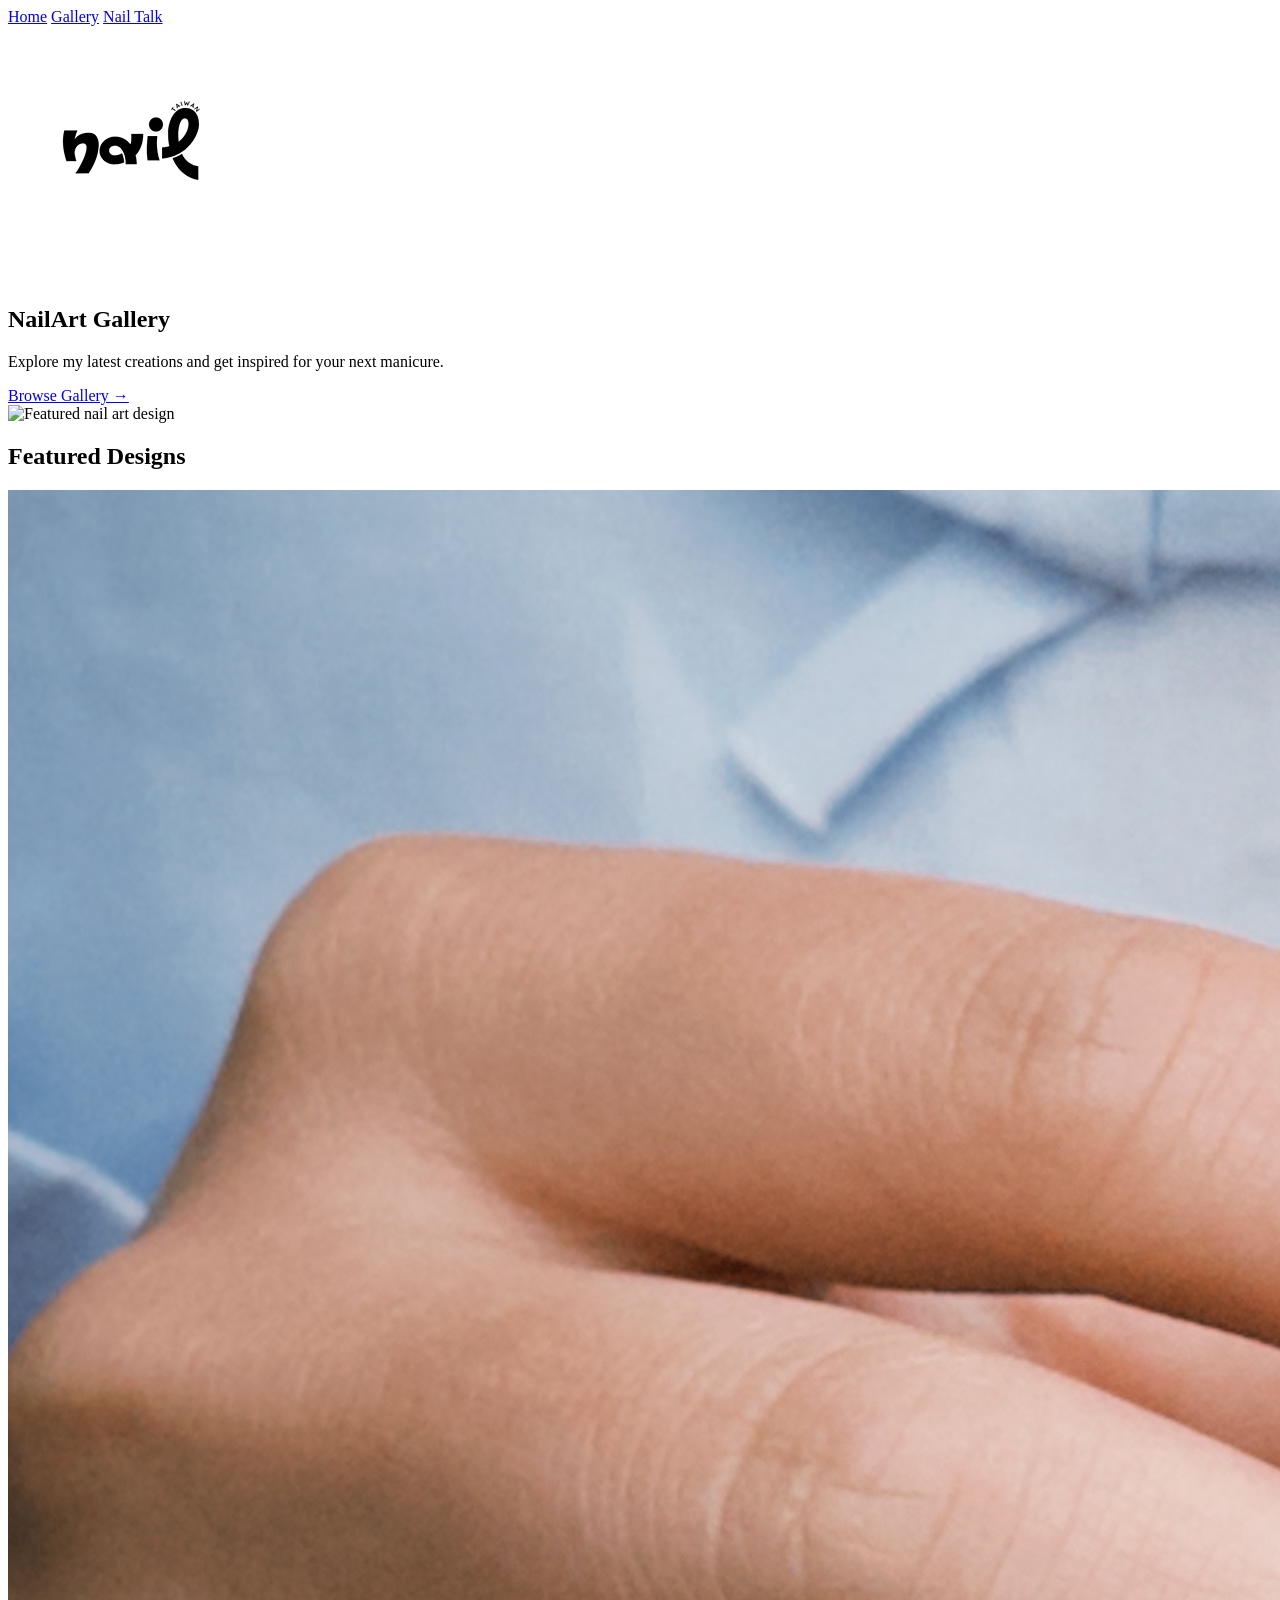
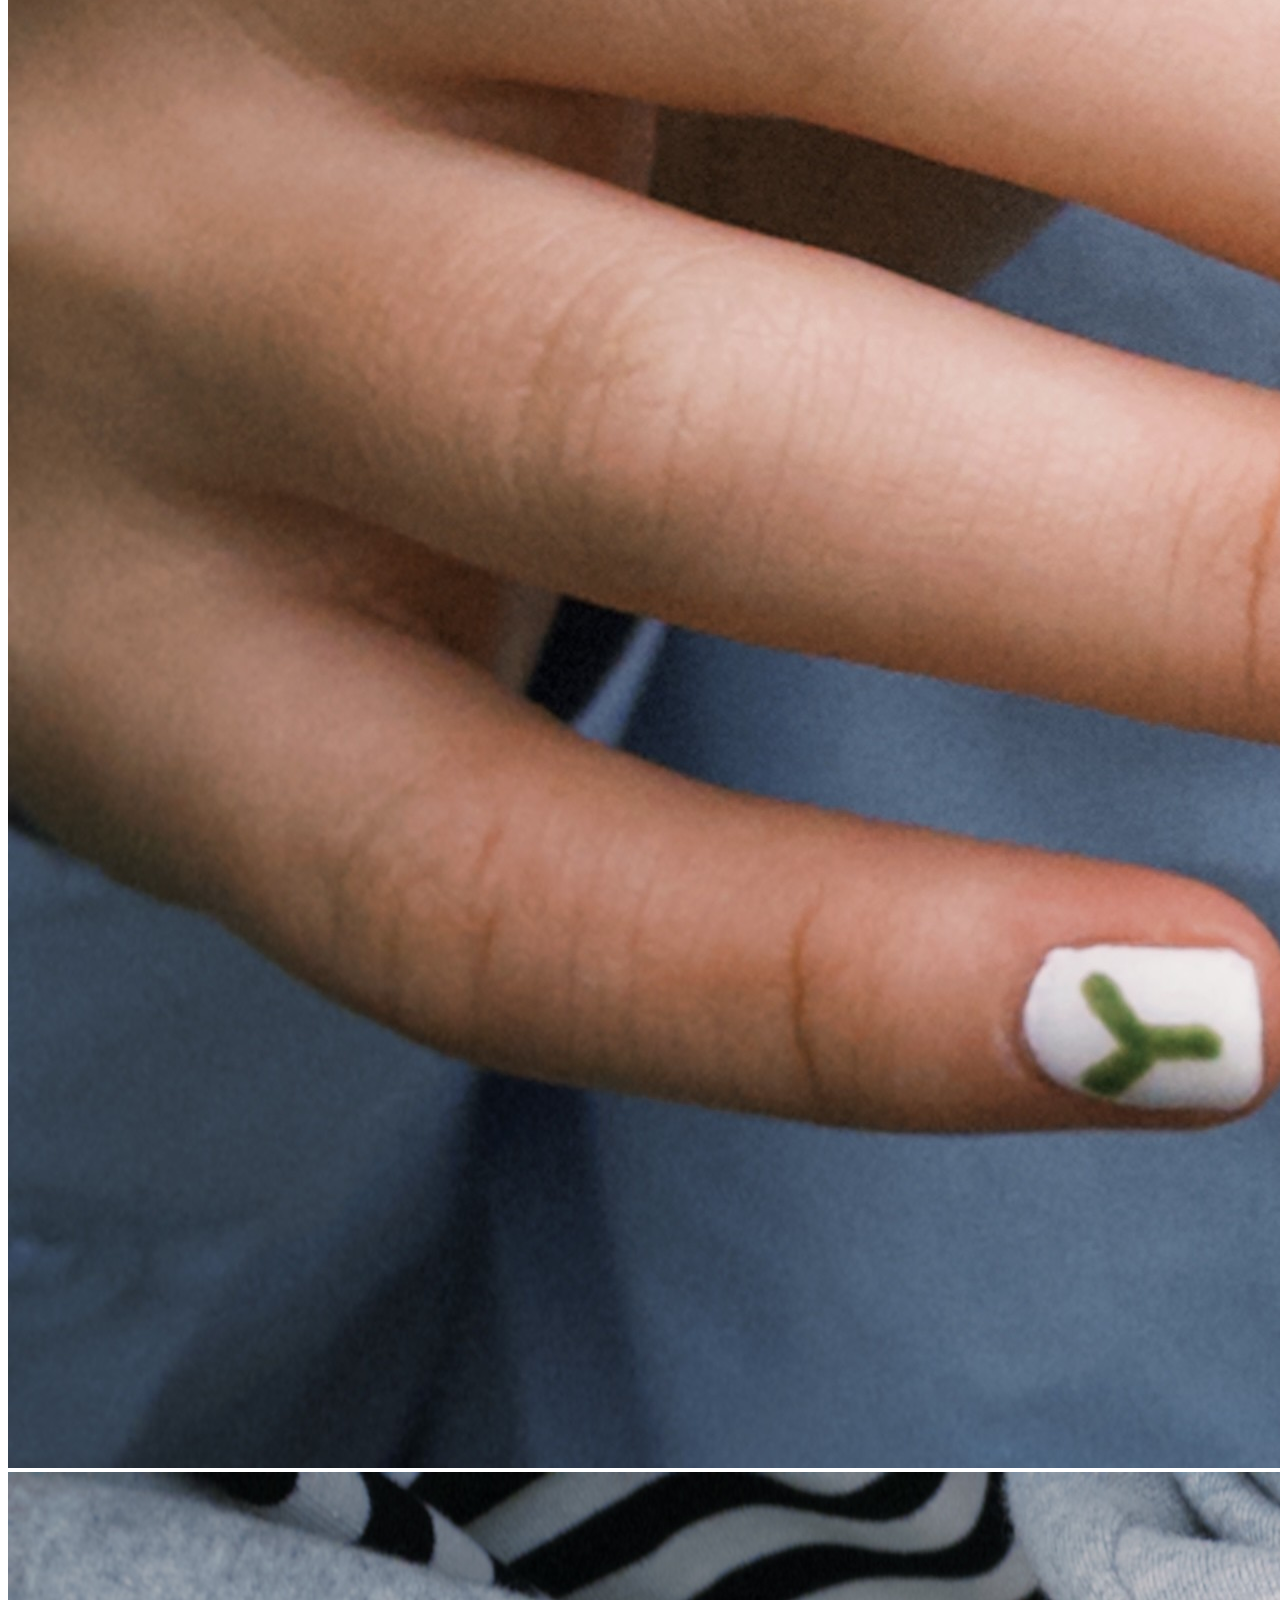
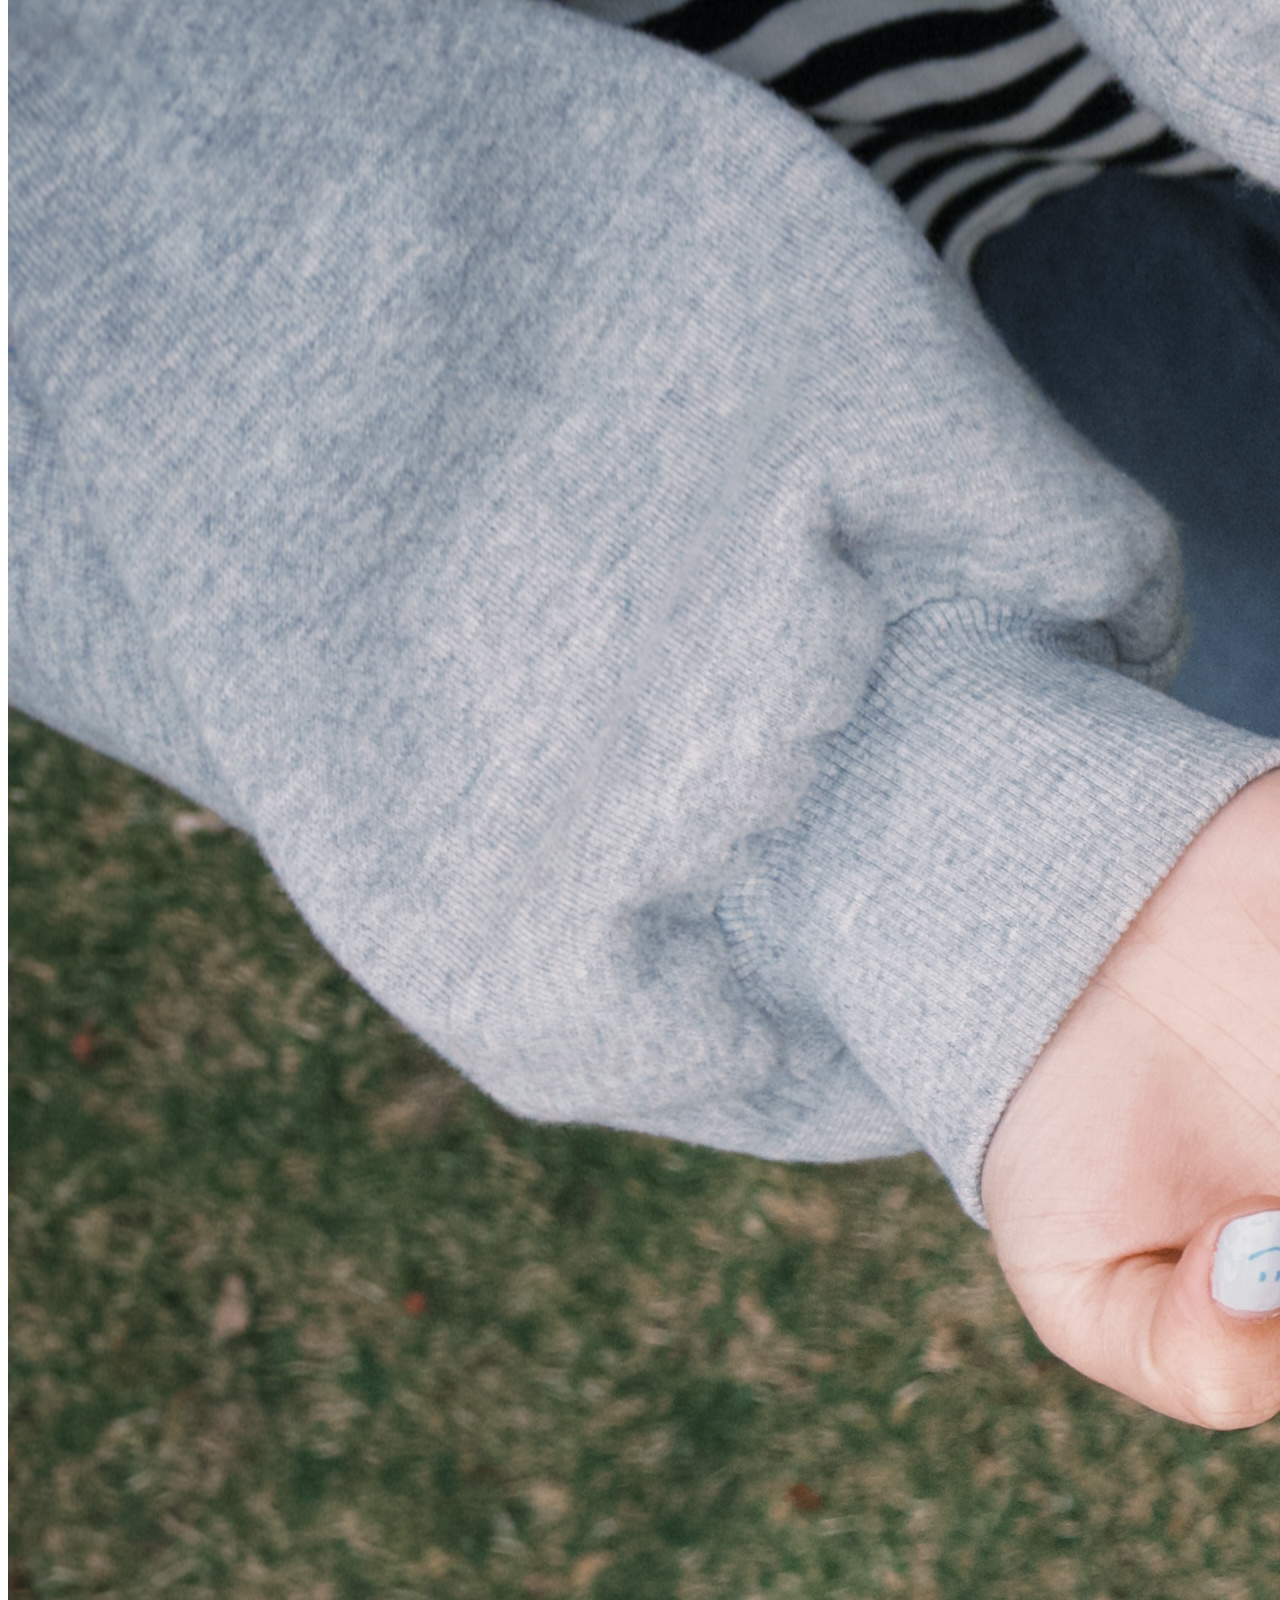
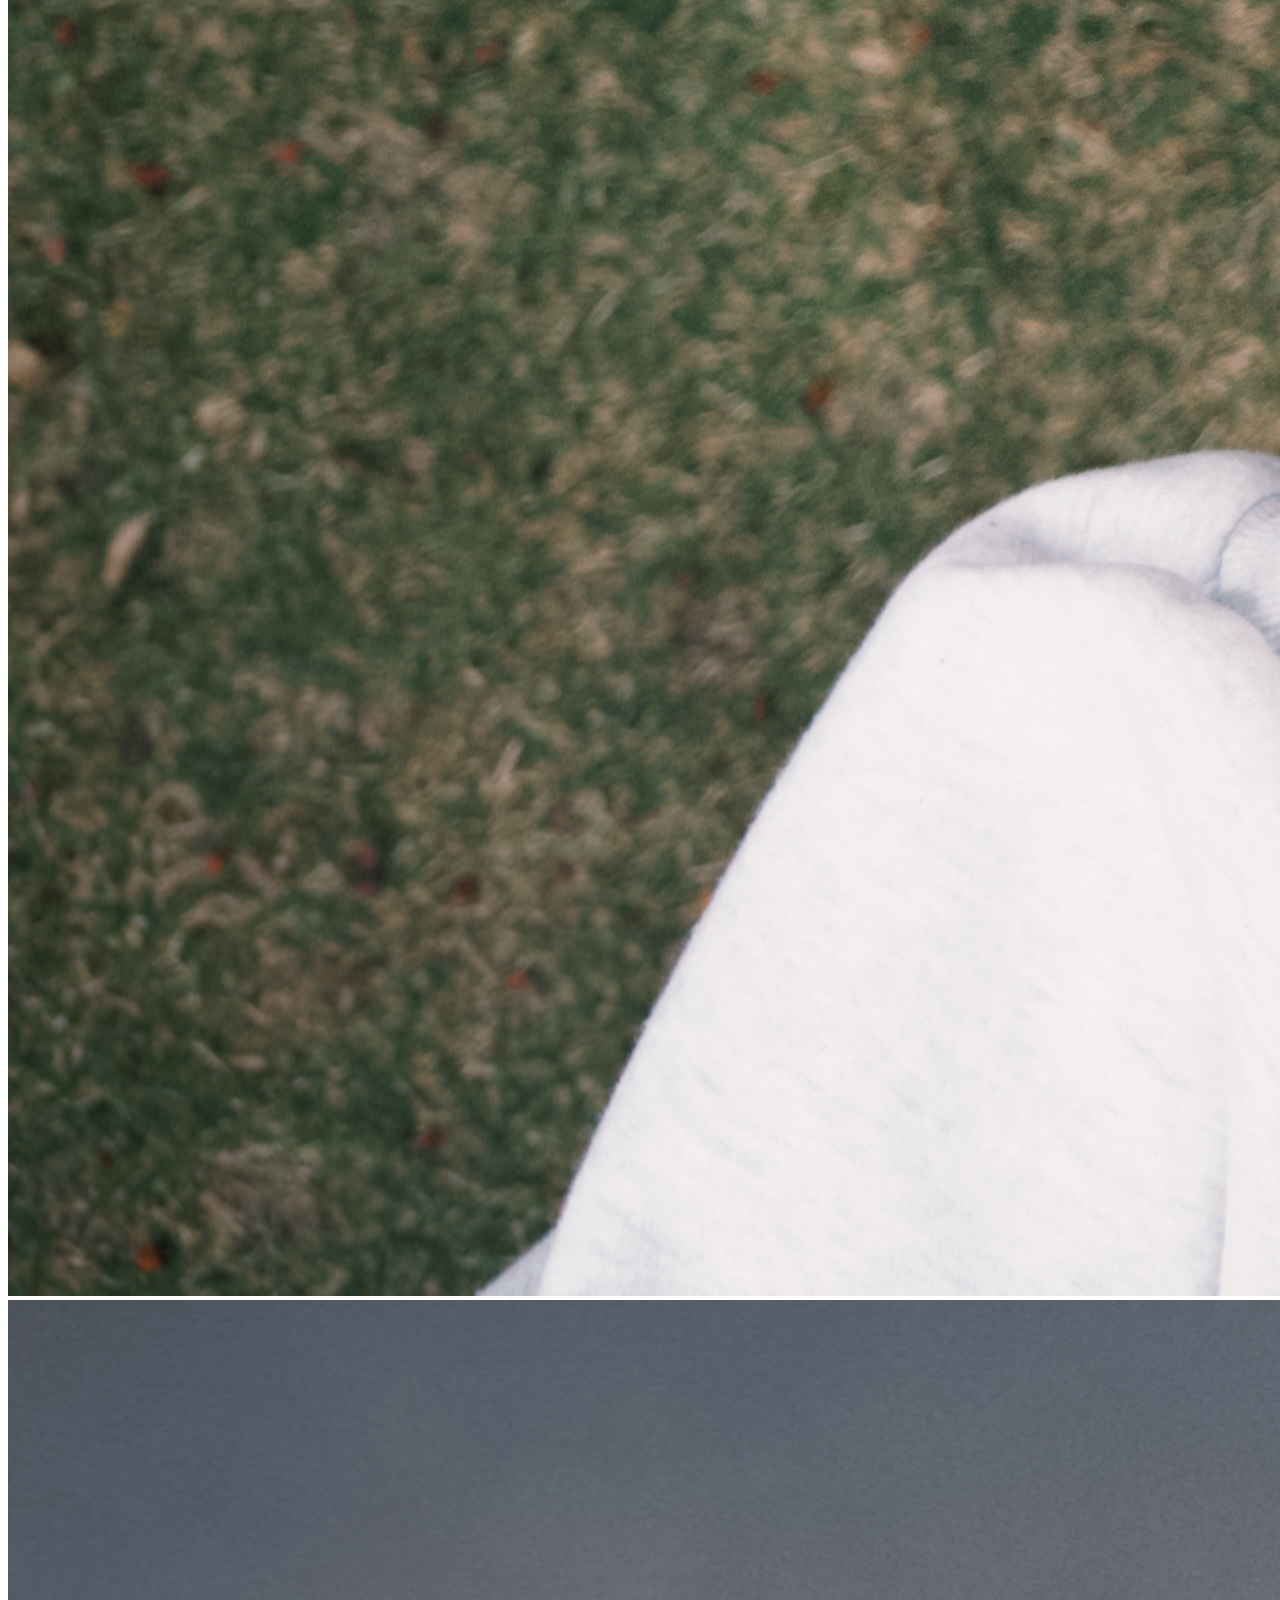
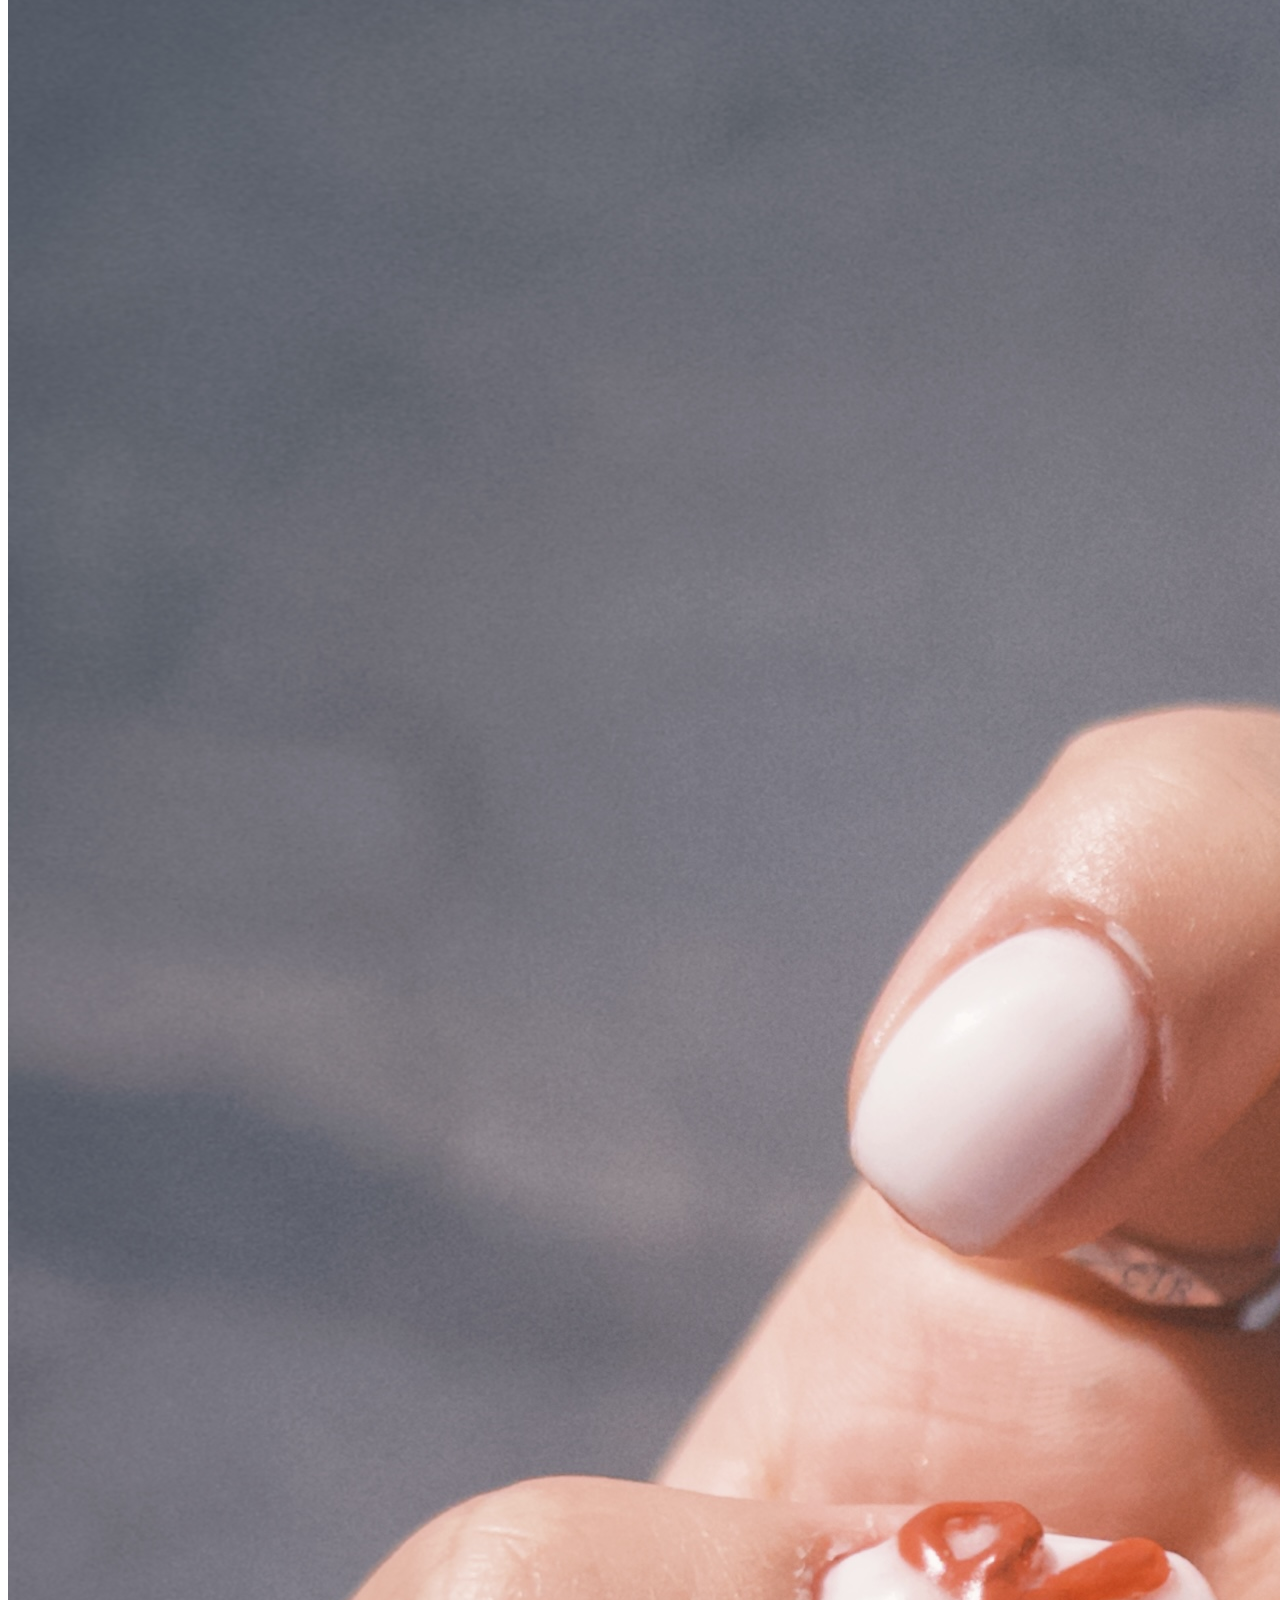
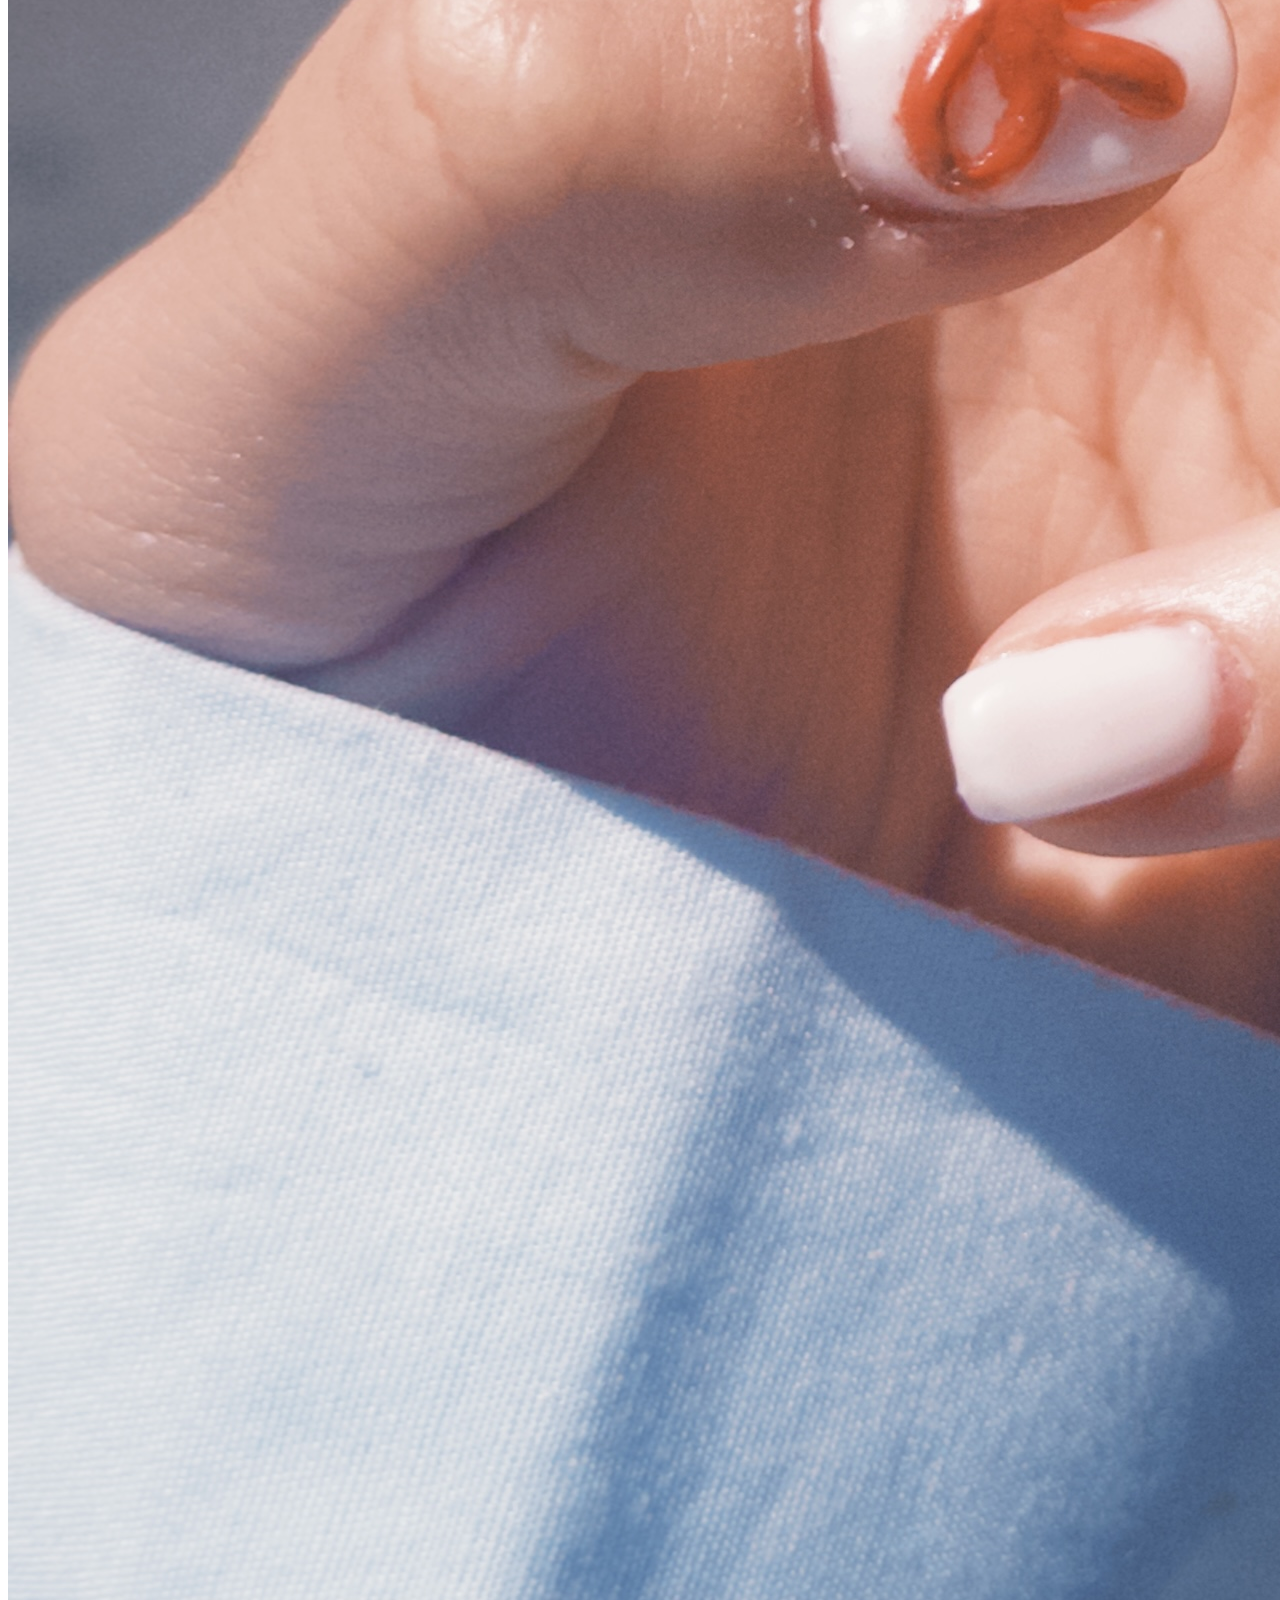
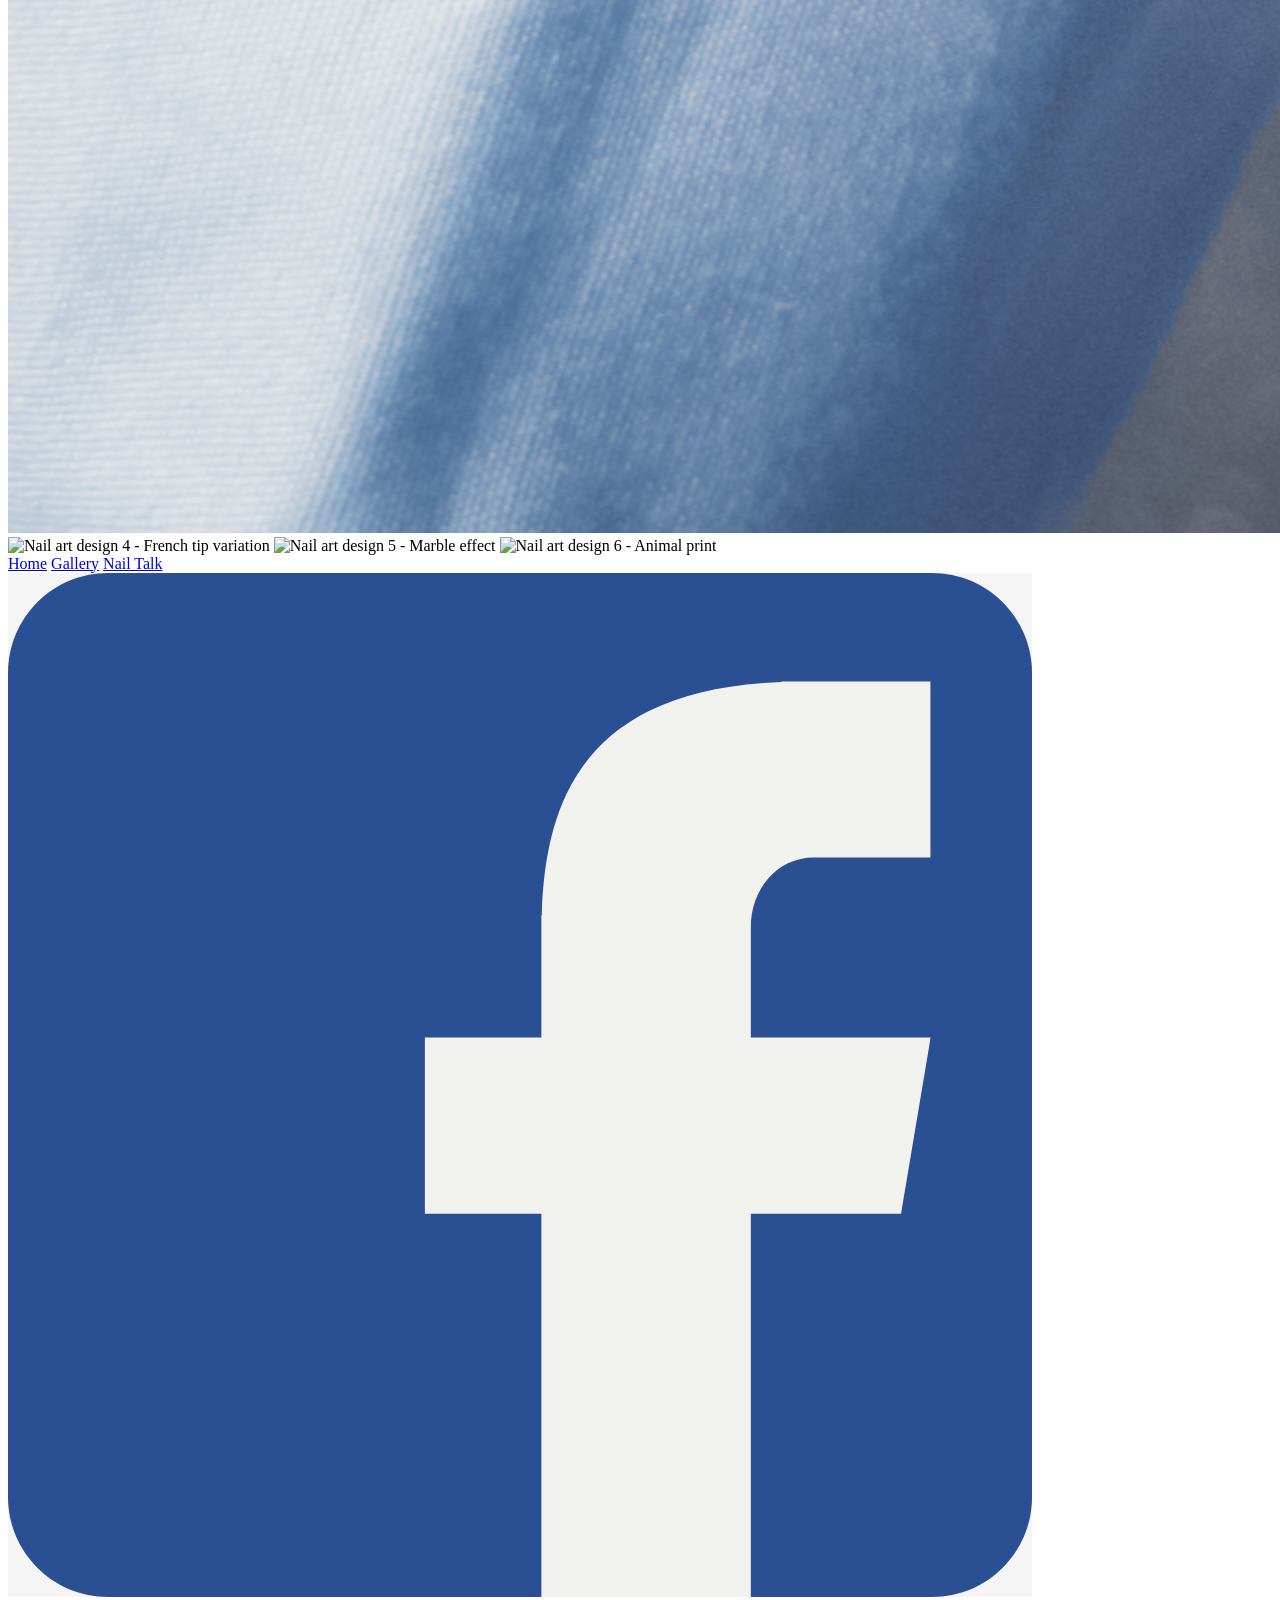
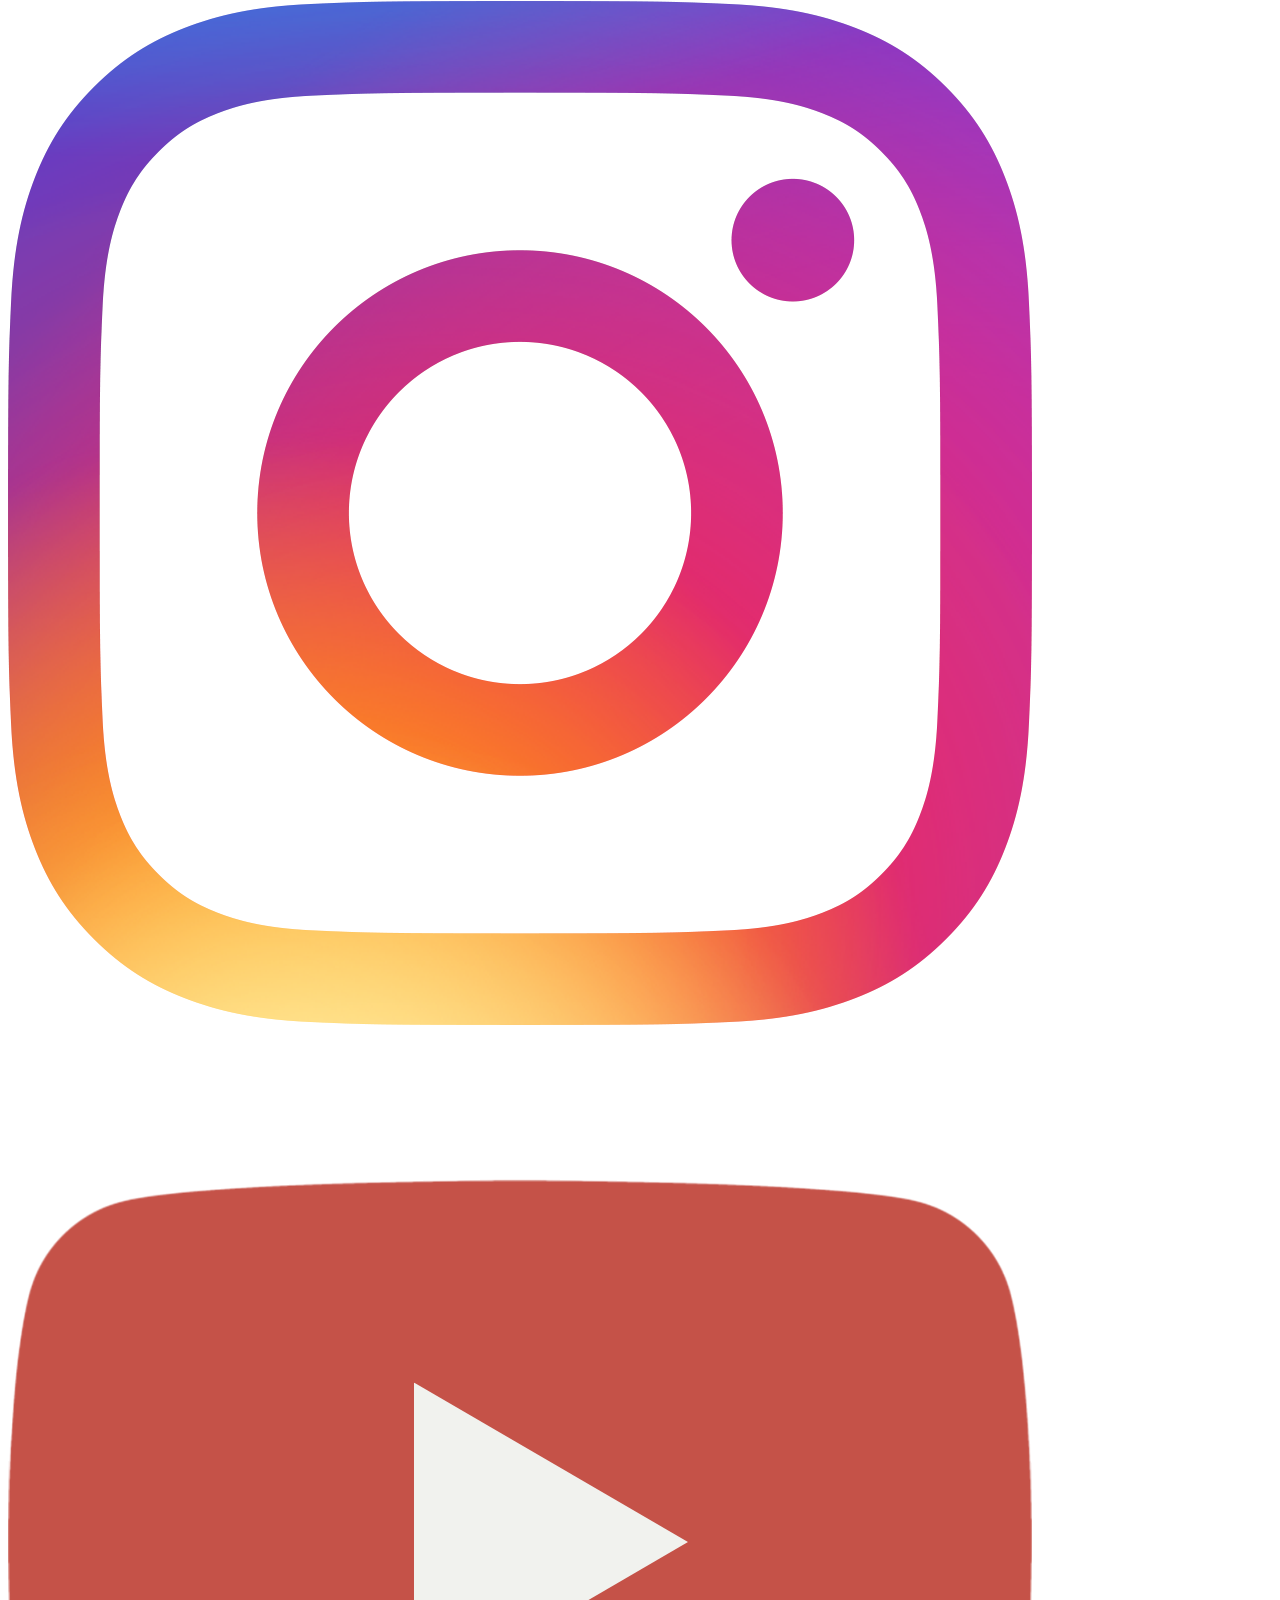
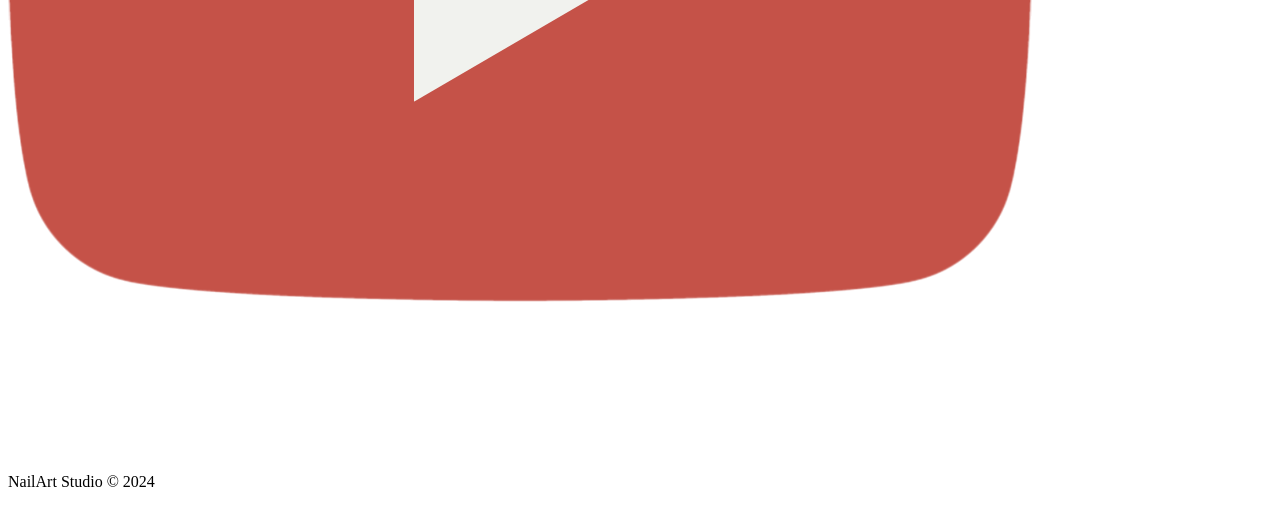
==== gallery.html @ 89bae07a "added html to gallery added html code to gallery" ====
<!DOCTYPE html>
<html lang="en">
<head>
    <meta charset="UTF-8">
    <meta name="viewport" content="width=device-width, initial-scale=1.0">
    <title>NailArt Studio | Gallery</title>
    
    <link rel="preconnect" href="https://fonts.googleapis.com">
    <link rel="preconnect" href="https://fonts.gstatic.com" crossorigin>
    <link href="https://fonts.googleapis.com/css2?family=DM+Serif+Display&family=Raleway:wght@400;600&display=swap" rel="stylesheet">
    
    <link rel="stylesheet" href="styles/styles.css">
</head>
<body>

    <header>
        <nav>
            <a href="index.html">Home</a>
            <a href="gallery.html" aria-current="page">Gallery</a>
            <a href="nail-talk.html">Nail Talk</a> 
        </nav>

        <a href="index.html" class="logo-link">
            <img class="logo" src="images/logo.ico" alt="Site Logo Icon">
        </a>
    </header>

    <main>
        <section class="hero">
            <div class="hero-text">
                <h1>NailArt Gallery</h1>
                <p>Explore my latest creations and get inspired for your next manicure.</p>
                <a href="#gallery-grid" class="button1">Browse Gallery →</a>
            </div>
            <div class="hero-image">
                <img src="images/gallery-hero.jpg" alt="Featured nail art design">
            </div>
        </section>

        <section class="gallery" id="gallery-grid">
            <div class="section-header">
                <h2>Featured Designs</h2>
            </div>
            <div class="artworks-grid">
                <img src="images/fxn 2025-04-27 145531.701.JPG" alt="Nail art design 1 - Floral pattern">
                <img src="images/fxn 2025-04-27 152700.602.JPG" alt="Nail art design 2 - Geometric abstract">
                <img src="images/fxn 2025-07-13 123616.480.JPG" alt="Nail art design 3 - Glitter ombre">
                <img src="images/gallery4.jpg" alt="Nail art design 4 - French tip variation">
                <img src="images/gallery5.jpg" alt="Nail art design 5 - Marble effect">
                <img src="images/gallery6.jpg" alt="Nail art design 6 - Animal print">
            </div>
        </section>
    </main>

    <footer>
        <nav class="footer-nav">
            <a href="index.html">Home</a>
            <a href="gallery.html" aria-current="page">Gallery</a>
            <a href="nail-talk.html">Nail Talk</a> 
        </nav>
    
        <div class="social-links">
            <img src="images/facebook-Icon-color.png" alt="Facebook icon">
            <img src="images/Instagram-Icon-color.png" alt="Instagram icon">
            <img src="images/youtube-Icon-color.png" alt="YouTube icon"> 
        </div>

        <p>NailArt Studio &copy; 2024</p>
    </footer>
    
</body>
</html>
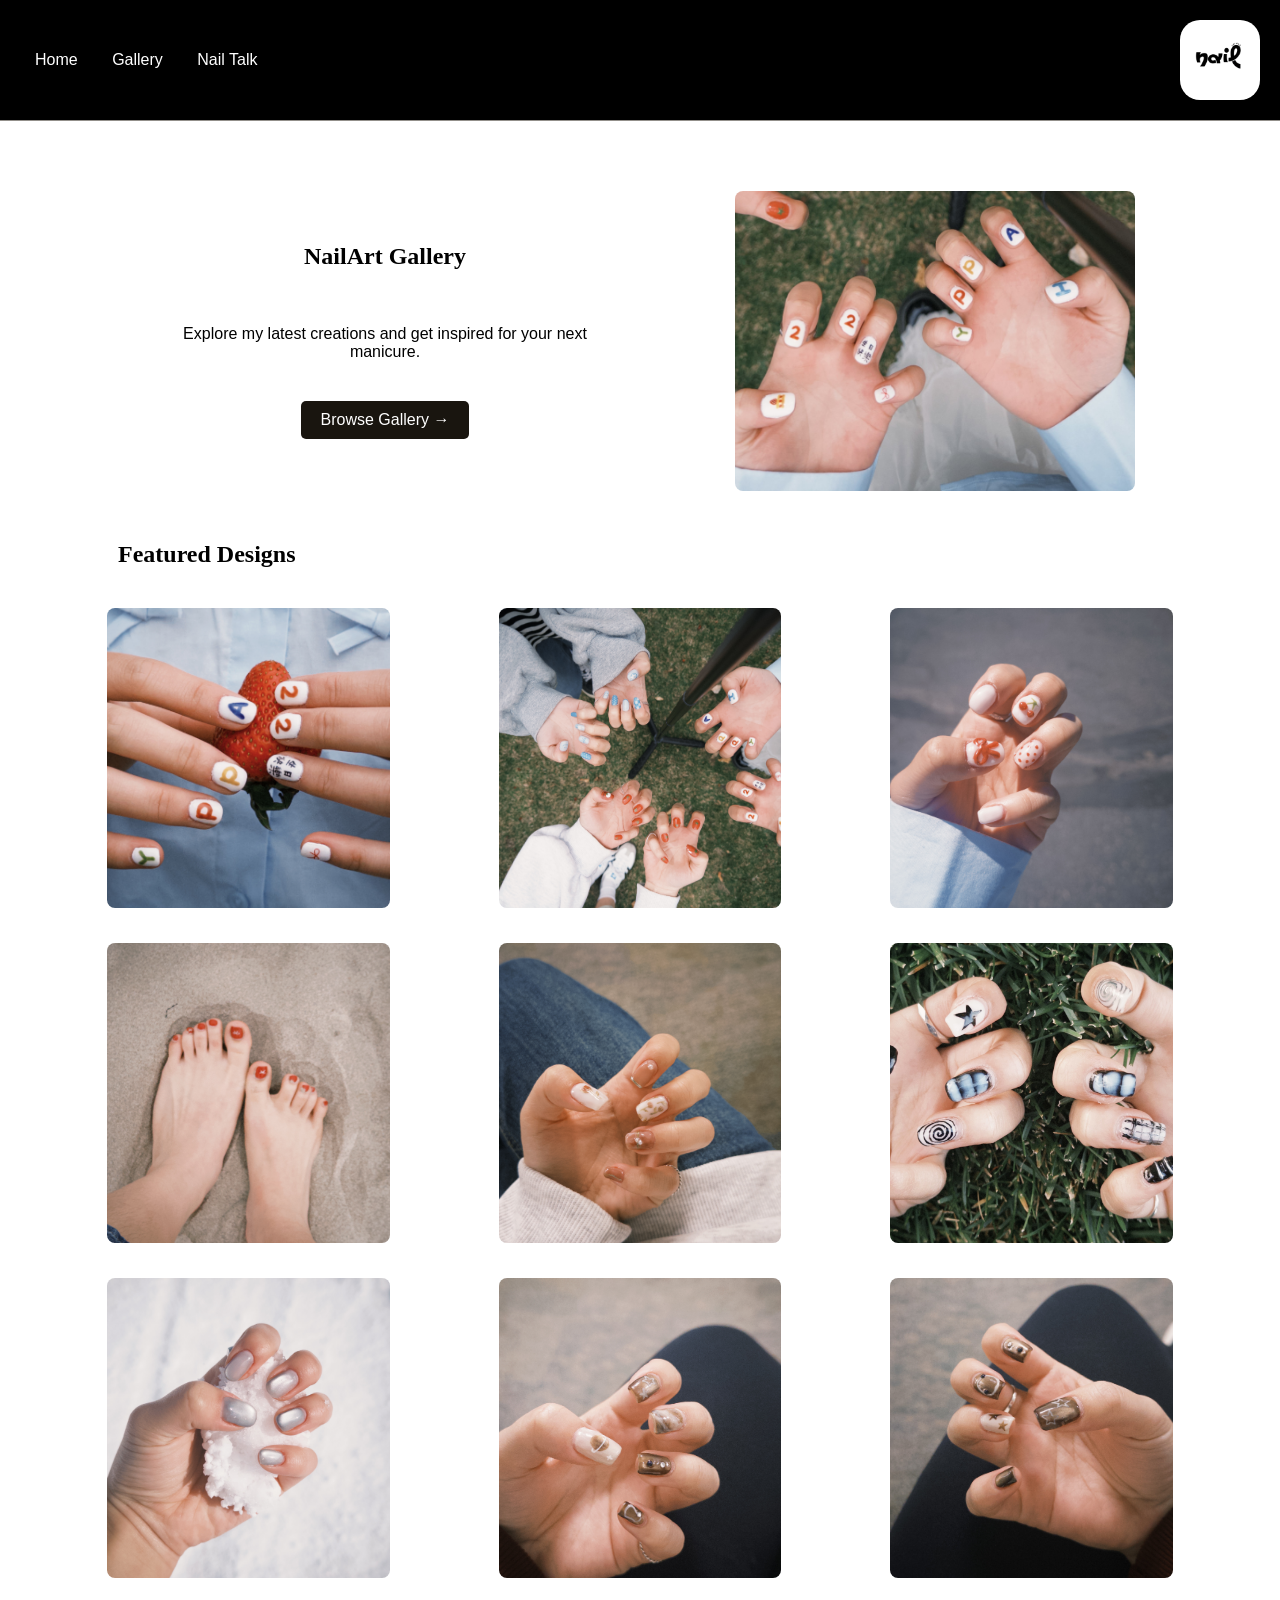
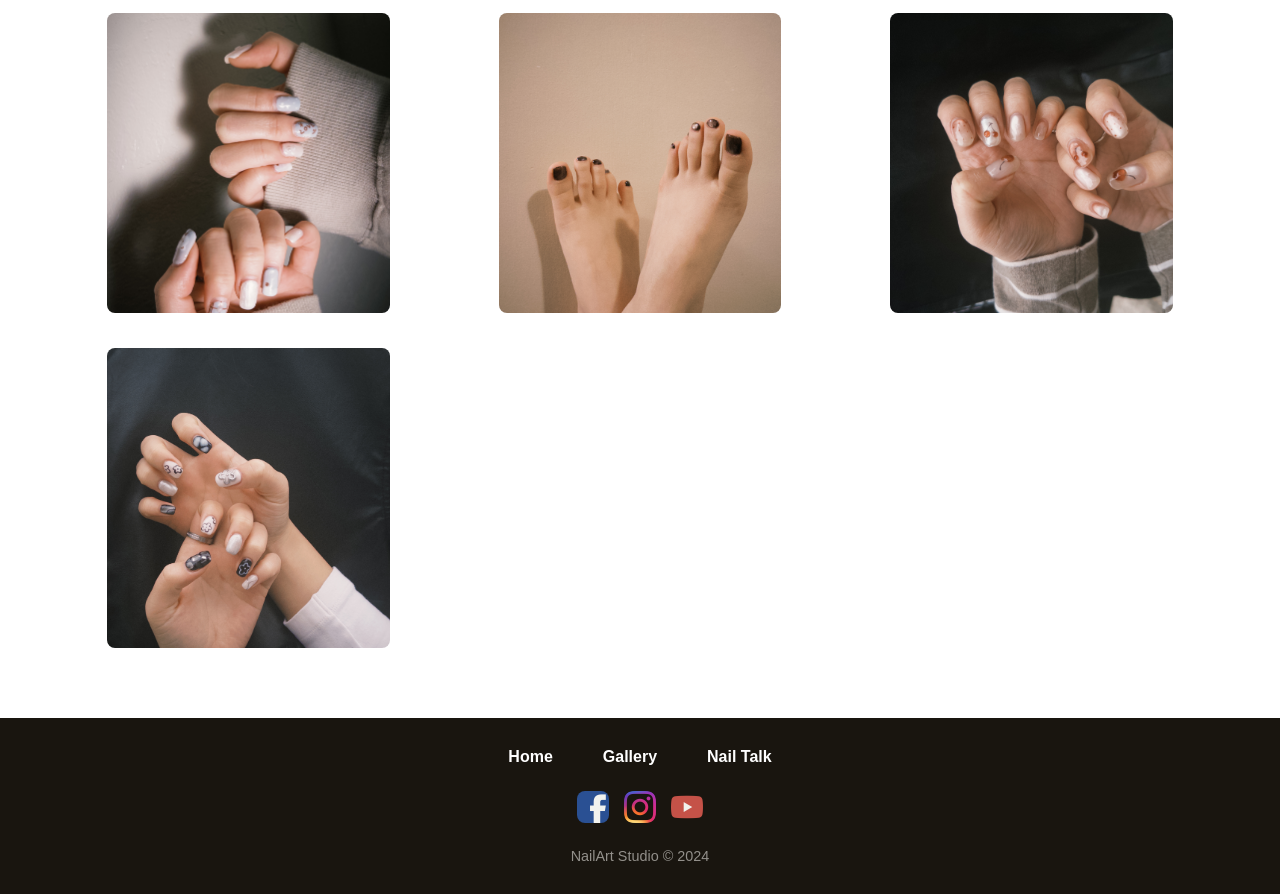
==== commit 2fecee5b: "added additional images to gallery fixed any errors regarding image links not working" ====
--- a/gallery.html
+++ b/gallery.html
@@ -33,7 +33,7 @@
                 <a href="#gallery-grid" class="button1">Browse Gallery →</a>
             </div>
             <div class="hero-image">
-                <img src="images/gallery-hero.jpg" alt="Featured nail art design">
+                <img src="images/happy.JPG" alt="Featured nail art design">
             </div>
         </section>
 
@@ -45,9 +45,16 @@
                 <img src="images/fxn 2025-04-27 145531.701.JPG" alt="Nail art design 1 - Floral pattern">
                 <img src="images/fxn 2025-04-27 152700.602.JPG" alt="Nail art design 2 - Geometric abstract">
                 <img src="images/fxn 2025-07-13 123616.480.JPG" alt="Nail art design 3 - Glitter ombre">
-                <img src="images/gallery4.jpg" alt="Nail art design 4 - French tip variation">
-                <img src="images/gallery5.jpg" alt="Nail art design 5 - Marble effect">
-                <img src="images/gallery6.jpg" alt="Nail art design 6 - Animal print">
+                <img src="images/fxn 2025-08-04 141922.655.JPG" alt="Nail art design 4 - French tip variation">
+                <img src="images/fxn 2025-09-30 110824.702.JPG" alt="Nail art design 5 - Marble effect">
+                <img src="images/fxn 2025-10-18 181837.863.jpg" alt="Nail art design 6 - Animal print">
+                <img src="images/fxn 2025-10-27 142305.557.JPG" alt="Nail art design 7 - Pearly color">
+                <img src="images/fxn 2025-11-04 105112.521.JPG" alt="Nail art design 8 - Interstellar 1">
+                <img src="images/fxn 2025-11-04 105125.611.JPG" alt="Nail art design 9 - Interstellar 2">
+                <img src="images/fxn 2025-11-10 172232.566.jpg" alt="Nail art design 10 - Cozy">
+                <img src="images/fxn 2025-11-10 173035.820.jpg" alt="Nail art design 11 - Obsidian color on toenails">
+                <img src="images/fxn 2025-11-16 124221.897.JPG" alt="Nail art design 12 - Fruity">
+                <img src="images/fxn 2025-11-16 124252.850.JPG" alt="Nail art design 13 - Flowery">
             </div>
         </section>
     </main>
--- a/styles/styles.css
+++ b/styles/styles.css
@@ -0,0 +1,223 @@
+:root {
+    --color-primary: #ffffff;   
+    --color-secondary: #000000; 
+    --color-accent1: #19150f;   
+    --color-accent2: #93908b;   
+}
+
+* {
+    box-sizing: border-box;
+    margin: 0;
+    padding: 0;
+}
+
+body {
+    font-family: 'Raleway', Arial, sans-serif;
+    color: var(--color-secondary);
+    background-color: var(--color-primary);
+    max-width: 1400px;
+    text-align: center;
+    margin: auto;
+}
+
+hr {
+    width: 100%;
+    clear: both;
+    flex-basis: 100%;
+}
+
+.hero {
+    display: flex;
+    align-items: center; 
+    justify-content: space-between; 
+    padding: 40px;
+    gap: 20px; 
+}
+
+.hero-text {
+    flex: 1; 
+    padding: 40px;
+}
+
+.hero-text p{
+    flex: 1; 
+    padding: 40px;
+}
+
+.hero-image {
+    flex: 1; 
+    display: flex;
+    justify-content: center; 
+    border-radius: 8px;
+}
+
+.hero-image img {
+    width: 100%;
+    max-width: 400px;
+    display: block;
+    border-radius: 8px;
+}
+
+.about {
+    display: grid;
+    grid-template-columns: 1fr 1fr; 
+    gap: 40px;
+    align-items: center; 
+    width: 100%;
+    margin: 60px 0;
+}
+
+.about-image {
+    border-radius: 8px;
+}
+
+.about-text {
+    display: flex;
+    flex-direction: column;
+    text-align: left;
+}
+
+main {
+    max-width: 1200px;
+    margin: 0 auto;
+    padding: 20px;
+}
+
+h1, h2, h3 {
+    font-family: 'DM Serif Display', serif;
+    color: var(--color-secondary);
+    margin-bottom: 15px;
+}
+
+.button1 {
+    display: inline-block;
+    padding: 10px 20px;
+    background-color: var(--color-accent1);
+    color: var(--color-primary);
+    text-decoration: none;
+    border-radius: 5px;
+}
+
+header {
+    display: flex;
+    justify-content: space-between;
+    align-items: center;
+    max-width: auto ;
+    margin: 0 auto;
+    padding: 20px 20px; 
+    background-color: var(--color-secondary);
+    border-bottom: 1px solid var(--color-accent2);
+}
+
+nav a {
+    color: var(--color-primary);
+}
+
+nav a {
+    text-decoration: none;
+    color: #ffffff;
+    padding: 0 15px;
+}
+
+.logo-link {
+    display: flex;
+    align-items: center;
+    justify-content: center;
+    background-color: #ffffff;  
+    padding: 5px 15px;
+    border-radius: 20px;
+    width: 80px;                
+    height: 80px;              
+}
+
+.logo {
+    width: 100%;
+    height: 100%;
+    object-fit: cover;           
+    object-position: center;    
+    display: block;
+    margin: 0;
+    transform: scale(1.2);       
+    transform-origin: center;   
+}
+
+header .logo {
+    max-width: none;
+}
+
+header .logo {
+    max-width: none;
+}
+
+img {
+    max-width: 75%; 
+    height: auto;
+    display: block;
+    margin: 10px auto;
+    border-radius: 8px;
+}
+
+.section-header {
+    display: flex;
+    justify-content: space-between;
+    align-items: center;
+    max-width: 90%;
+    margin: 0 auto 15px auto;
+}
+
+.artworks-grid {
+    display: grid;
+    grid-template-columns: repeat(3, 1fr);
+    gap: 15px;
+    max-width: 100%;
+    justify-items: center; 
+    align-items: center;  
+}
+
+.artworks-grid img {
+    width: 300px;
+    height: 300px;
+    object-fit: cover;      
+    border-radius: 8px;     
+    display: block;
+}
+
+footer {
+    padding: 30px 20px;
+    background-color: var(--color-accent1);
+    color: var(--color-primary);
+    margin-top: 40px;
+    display: flex;
+    flex-direction: column;  
+    align-items: center;     
+    gap: 15px;               
+}
+
+.social-links {
+    display: flex;
+    gap: 15px;            
+}
+
+.social-links img {
+    width: 32px;             
+    height: 32px;
+}
+
+.footer-nav {
+    display: flex;
+    gap: 20px;
+    flex-wrap: wrap;       
+}
+
+.footer-nav a {
+    color: var(--color-primary);
+    text-decoration: none;
+    font-weight: 600;
+}
+
+footer p {
+    font-size: 0.9em;
+    color: var(--color-accent2);
+    margin: 0;
+    text-align: center;
+}
